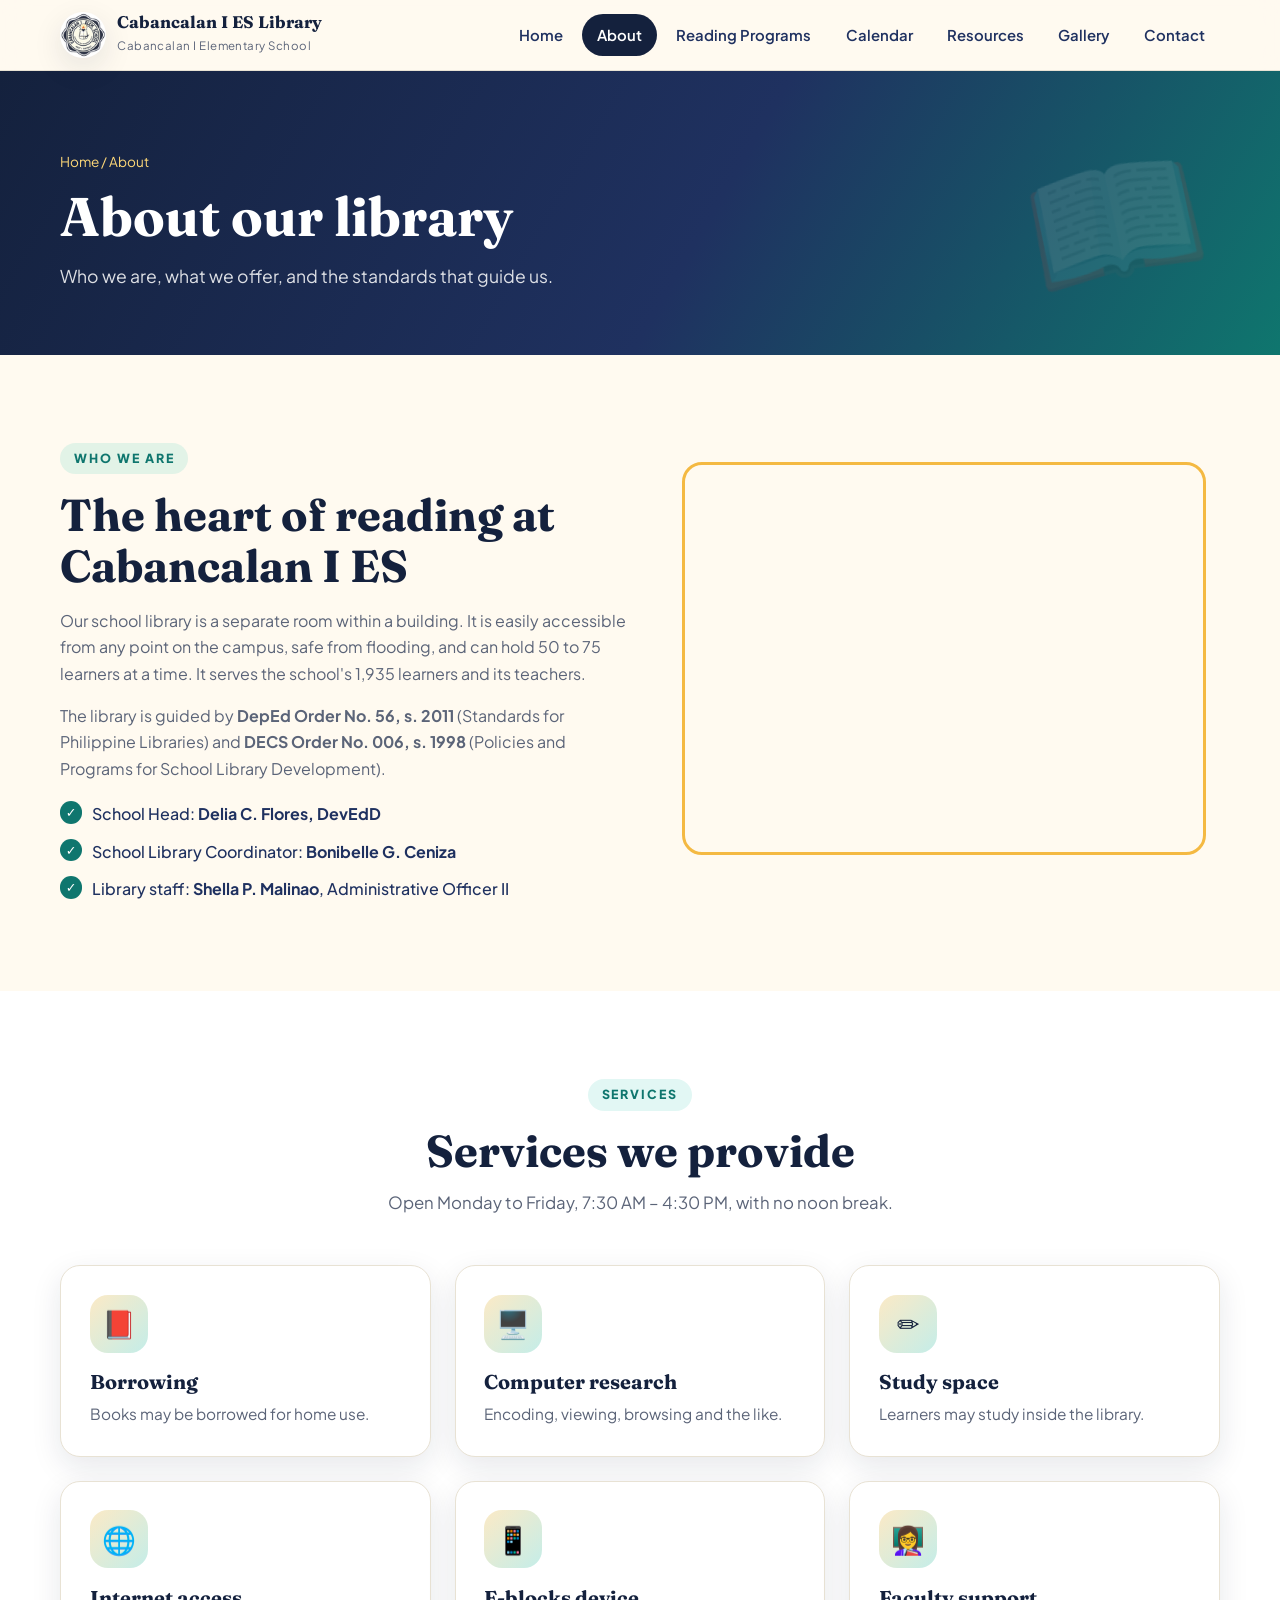
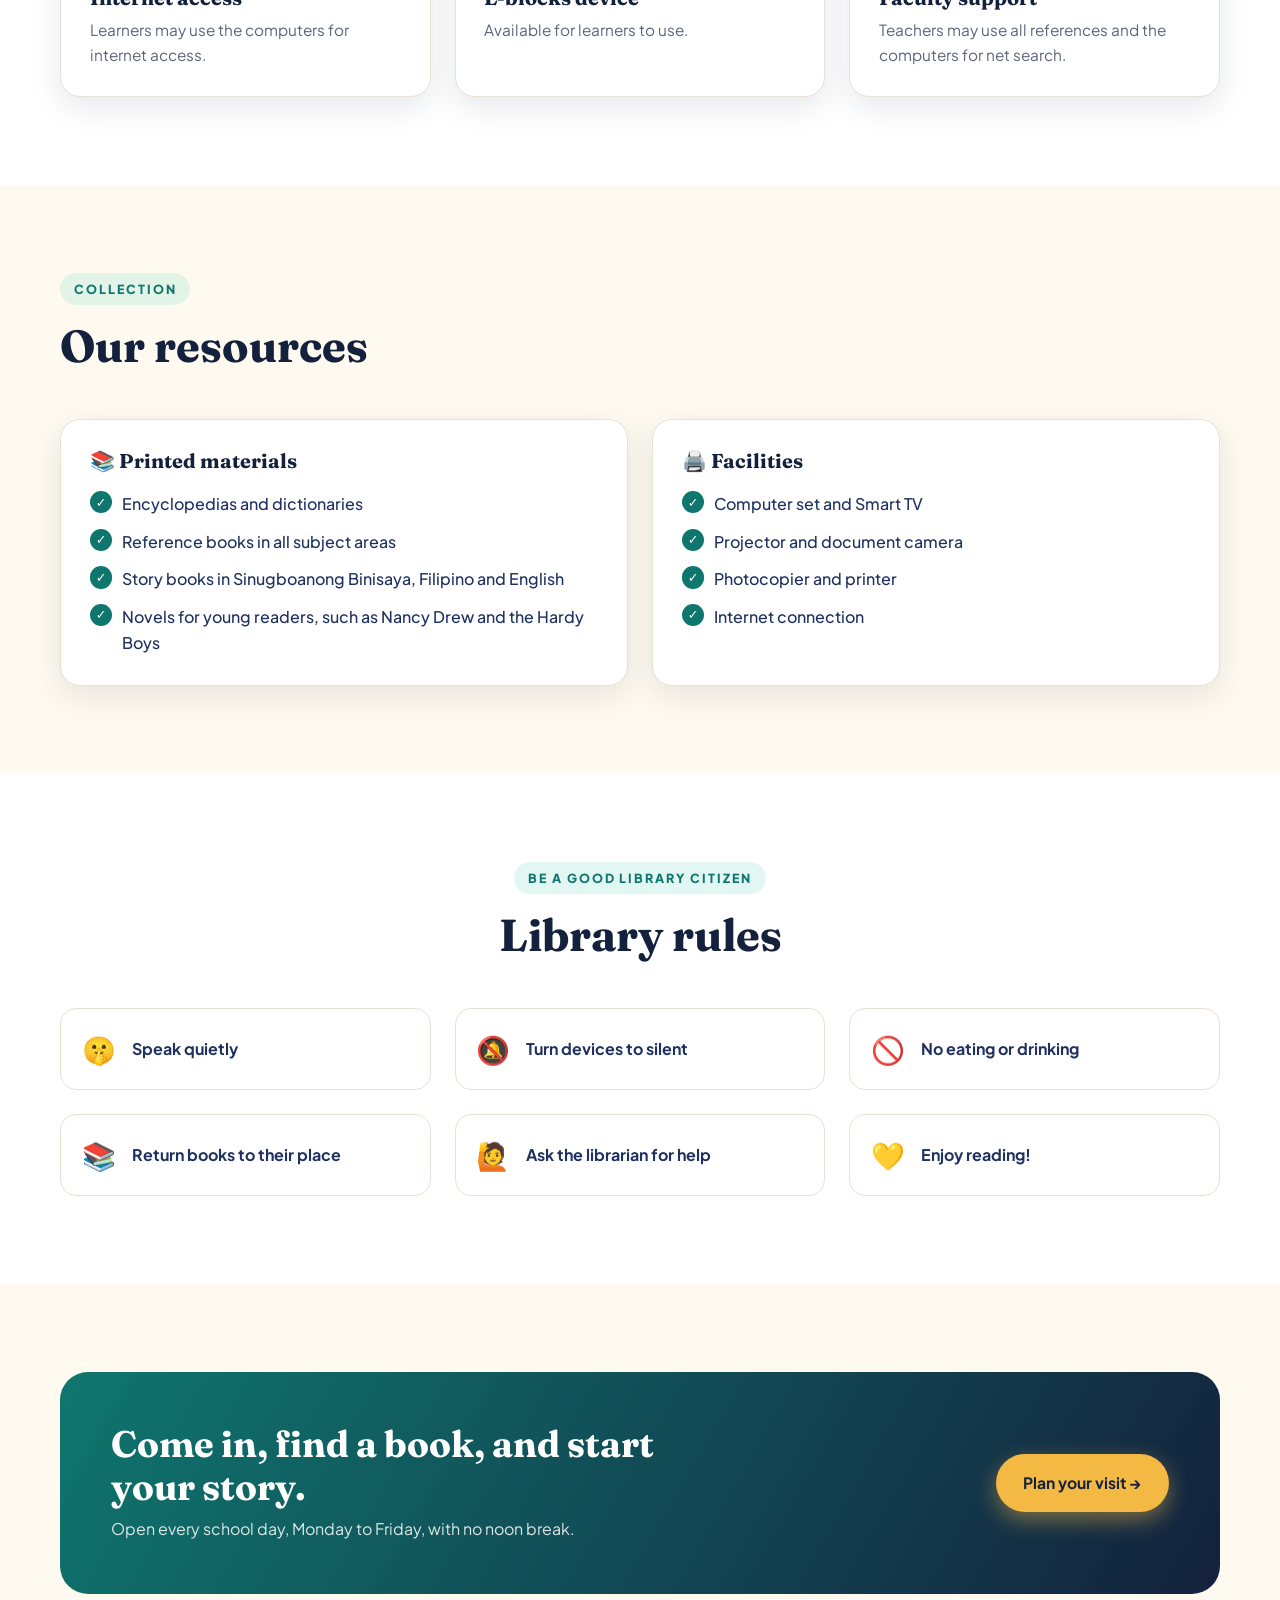
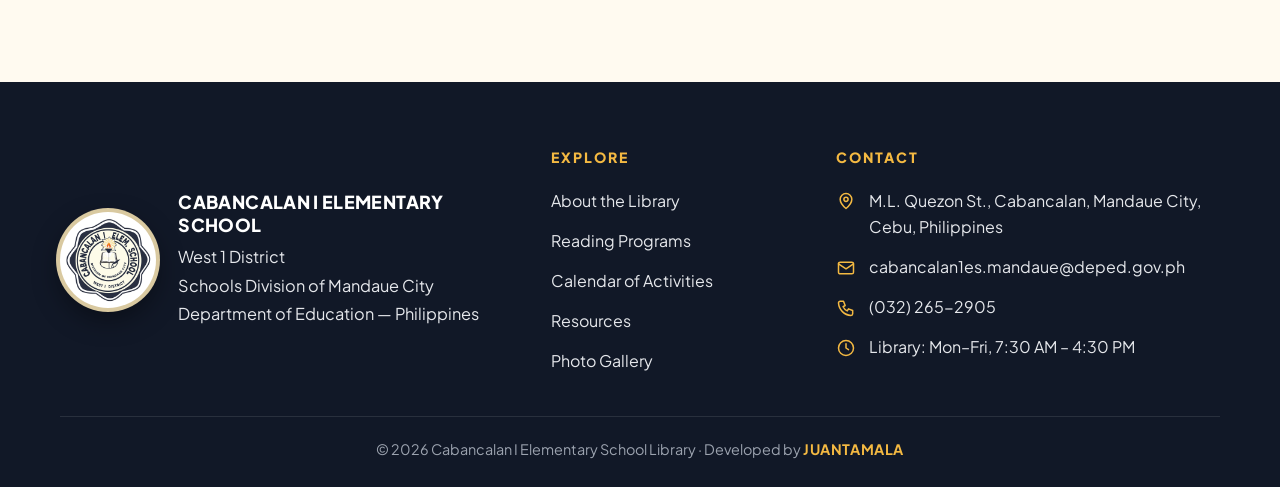
==== about.html @ df716379 "Add files via upload" ====
<!DOCTYPE html>
<html lang="en">
<head>
<meta charset="utf-8">
<meta name="viewport" content="width=device-width, initial-scale=1">
<title>About | Cabancalan I ES Library</title>
<meta name="description" content="About the Cabancalan I Elementary School Library: our services, resources, legal bases and library rules.">
<meta name="theme-color" content="#14213d">
<link rel="icon" type="image/png" href="images/favicon.png">
<link rel="preconnect" href="https://fonts.googleapis.com">
<link rel="preconnect" href="https://fonts.gstatic.com" crossorigin>
<link href="https://fonts.googleapis.com/css2?family=Fraunces:ital,opsz,wght@0,9..144,600;0,9..144,800;1,9..144,500&family=Plus+Jakarta+Sans:wght@400;500;600;700;800&display=swap" rel="stylesheet">
<link rel="stylesheet" href="css/style.css">
</head>
<body>
<header class="site-header">
  <div class="container nav">
    <a class="brand" href="index.html" aria-label="Cabancalan I ES Library home">
      <img class="brand-logo" src="images/favicon.png" srcset="images/logo.png 2x" alt="Cabancalan I Elementary School seal" width="46" height="46">
      <span class="brand-text"><strong>Cabancalan I ES Library</strong><span>Cabancalan I Elementary School</span></span>
    </a>
    <button class="nav-toggle" aria-label="Toggle menu" aria-expanded="false">☰</button>
    <ul class="nav-links"><li><a href="index.html">Home</a></li><li><a href="about.html" class="active">About</a></li><li><a href="programs.html">Reading Programs</a></li><li><a href="calendar.html">Calendar</a></li><li><a href="resources.html">Resources</a></li><li><a href="gallery.html">Gallery</a></li><li><a href="contact.html">Contact</a></li></ul>
  </div>
</header>
<section class="page-hero"><div class="container">
  <div class="crumbs"><a href="index.html">Home</a> / About</div>
  <h1>About our library</h1><p>Who we are, what we offer, and the standards that guide us.</p></div></section>

<section class="section">
  <div class="container split">
    <div class="reveal">
      <span class="eyebrow">Who we are</span>
      <h2>The heart of reading at Cabancalan I ES</h2>
      <p style="margin-top:1rem">Our school library is a separate room within a building. It is easily accessible from any point on the campus, safe from flooding, and can hold 50 to 75 learners at a time. It serves the school's 1,935 learners and its teachers.</p>
      <p style="margin-top:1rem">The library is guided by <b>DepEd Order No. 56, s. 2011</b> (Standards for Philippine Libraries) and <b>DECS Order No. 006, s. 1998</b> (Policies and Programs for School Library Development).</p>
      <ul class="check-list">
        <li>School Head: <b>Delia C. Flores, DevEdD</b></li>
        <li>School Library Coordinator: <b>Bonibelle G. Ceniza</b></li>
        <li>Library staff: <b>Shella P. Malinao</b>, Administrative Officer II</li>
      </ul>
    </div>
    <div class="split-img reveal d1"><img data-img="166q12aVnlEf9nmhSbrLcUtYzraygzcm6" alt="Library display wall" onerror="this.style.opacity=0"></div>
  </div>
</section>

<section class="section alt">
  <div class="container">
    <div class="section-head center reveal"><span class="eyebrow">Services</span><h2>Services we provide</h2>
      <p>Open Monday to Friday, 7:30 AM – 4:30 PM, with no noon break.</p></div>
    <div class="grid grid-3">
      <div class="card reveal"><div class="icon-bubble">📕</div><h3>Borrowing</h3><p>Books may be borrowed for home use.</p></div>
      <div class="card reveal d1"><div class="icon-bubble">🖥️</div><h3>Computer research</h3><p>Encoding, viewing, browsing and the like.</p></div>
      <div class="card reveal d2"><div class="icon-bubble">✏️</div><h3>Study space</h3><p>Learners may study inside the library.</p></div>
      <div class="card reveal"><div class="icon-bubble">🌐</div><h3>Internet access</h3><p>Learners may use the computers for internet access.</p></div>
      <div class="card reveal d1"><div class="icon-bubble">📱</div><h3>E-blocks device</h3><p>Available for learners to use.</p></div>
      <div class="card reveal d2"><div class="icon-bubble">👩‍🏫</div><h3>Faculty support</h3><p>Teachers may use all references and the computers for net search.</p></div>
    </div>
  </div>
</section>

<section class="section">
  <div class="container">
    <div class="section-head reveal"><span class="eyebrow">Collection</span><h2>Our resources</h2></div>
    <div class="grid grid-2">
      <div class="card reveal"><h3>📚 Printed materials</h3>
        <ul class="check-list"><li>Encyclopedias and dictionaries</li><li>Reference books in all subject areas</li><li>Story books in Sinugboanong Binisaya, Filipino and English</li><li>Novels for young readers, such as Nancy Drew and the Hardy Boys</li></ul></div>
      <div class="card reveal d1"><h3>🖨️ Facilities</h3>
        <ul class="check-list"><li>Computer set and Smart TV</li><li>Projector and document camera</li><li>Photocopier and printer</li><li>Internet connection</li></ul></div>
    </div>
  </div>
</section>

<section class="section alt">
  <div class="container">
    <div class="section-head center reveal"><span class="eyebrow">Be a good library citizen</span><h2>Library rules</h2></div>
    <div class="grid grid-3">
      <div class="rule reveal"><span class="ico">🤫</span><div><b>Speak quietly</b></div></div>
      <div class="rule reveal d1"><span class="ico">🔕</span><div><b>Turn devices to silent</b></div></div>
      <div class="rule reveal d2"><span class="ico">🚫</span><div><b>No eating or drinking</b></div></div>
      <div class="rule reveal"><span class="ico">📚</span><div><b>Return books to their place</b></div></div>
      <div class="rule reveal d1"><span class="ico">🙋</span><div><b>Ask the librarian for help</b></div></div>
      <div class="rule reveal d2"><span class="ico">💛</span><div><b>Enjoy reading!</b></div></div>
    </div>
  </div>
</section>
<section class="section"><div class="container">
  <div class="cta-band reveal">
    <div><h2>Come in, find a book, and start your story.</h2><p>Open every school day, Monday to Friday, with no noon break.</p></div>
    <a class="btn btn-gold" href="contact.html">Plan your visit →</a>
  </div></div></section>

<footer class="site-footer">
  <div class="container">
    <div class="foot-grid">
      <div class="foot-school">
        <img class="foot-logo" src="images/logo.png" alt="Cabancalan I Elementary School seal" width="96" height="96" loading="lazy">
        <div>
          <h4>CABANCALAN I ELEMENTARY SCHOOL</h4>
          <p>West 1 District</p>
          <p>Schools Division of Mandaue City</p>
          <p>Department of Education — Philippines</p>
        </div>
      </div>
      <div>
        <h5>Explore</h5>
        <ul class="foot-links">
          <li><a href="about.html">About the Library</a></li>
          <li><a href="programs.html">Reading Programs</a></li>
          <li><a href="calendar.html">Calendar of Activities</a></li>
          <li><a href="resources.html">Resources</a></li>
          <li><a href="gallery.html">Photo Gallery</a></li>
        </ul>
      </div>
      <div>
        <h5>Contact</h5>
        <ul class="foot-contact">
          <li><svg viewBox="0 0 24 24" width="20" height="20" fill="none" stroke="currentColor" stroke-width="1.8" stroke-linecap="round" stroke-linejoin="round" aria-hidden="true"><path d="M12 21s7-5.6 7-11a7 7 0 1 0-14 0c0 5.4 7 11 7 11z"/><circle cx="12" cy="10" r="2.5"/></svg><span>M.L. Quezon St., Cabancalan, Mandaue City, Cebu, Philippines</span></li>
          <li><svg viewBox="0 0 24 24" width="20" height="20" fill="none" stroke="currentColor" stroke-width="1.8" stroke-linecap="round" stroke-linejoin="round" aria-hidden="true"><rect x="3" y="5" width="18" height="14" rx="2"/><path d="m3 7 9 6 9-6"/></svg><a href="mailto:cabancalan1es.mandaue@deped.gov.ph">cabancalan1es.mandaue@deped.gov.ph</a></li>
          <li><svg viewBox="0 0 24 24" width="20" height="20" fill="none" stroke="currentColor" stroke-width="1.8" stroke-linecap="round" stroke-linejoin="round" aria-hidden="true"><path d="M5 4h4l2 5-2.5 1.5a11 11 0 0 0 5 5L15 13l5 2v4a2 2 0 0 1-2 2A16 16 0 0 1 3 6a2 2 0 0 1 2-2z"/></svg><span>(032) 265-2905</span></li>
          <li><svg viewBox="0 0 24 24" width="20" height="20" fill="none" stroke="currentColor" stroke-width="1.8" stroke-linecap="round" stroke-linejoin="round" aria-hidden="true"><circle cx="12" cy="12" r="9"/><path d="M12 7v5l3 2"/></svg><span>Library: Mon–Fri, 7:30 AM – 4:30 PM</span></li>
        </ul>
      </div>
    </div>
    <div class="foot-bottom">© <span class="year">2026</span> Cabancalan I Elementary School Library · Developed by <b>JUANTAMALA</b></div>
  </div>
</footer>
<button class="to-top" aria-label="Back to top">↑</button>
<script src="js/data.js"></script>
<script src="js/main.js"></script>
</body>
</html>
---- css/style.css ----
/* Cabancalan 1 ES Library — styles */
:root{
  --ink:#14213d;
  --ink-2:#1f3160;
  --teal:#0f766e;
  --teal-2:#14b8a6;
  --gold:#f4b942;
  --gold-2:#ffd978;
  --coral:#e76f51;
  --cream:#fffaf0;
  --paper:#ffffff;
  --muted:#5b6478;
  --line:#e8e2d4;
  --radius:20px;
  --shadow:0 10px 30px rgba(20,33,61,.10);
  --shadow-lg:0 20px 50px rgba(20,33,61,.18);
  --font-head:"Fraunces",Georgia,serif;
  --font-body:"Plus Jakarta Sans",system-ui,-apple-system,"Segoe UI",sans-serif;
}
*{box-sizing:border-box;margin:0;padding:0}
html{scroll-behavior:smooth}
body{font-family:var(--font-body);color:var(--ink);background:var(--cream);line-height:1.65;overflow-x:hidden}
img{max-width:100%;display:block}
a{color:inherit;text-decoration:none}
.container{width:min(1160px,92%);margin-inline:auto}
h1,h2,h3,h4{font-family:var(--font-head);line-height:1.15;color:var(--ink)}
h2{font-size:clamp(1.9rem,4vw,2.8rem)}
h3{font-size:1.25rem}
p{color:var(--muted)}
.eyebrow{display:inline-block;font-size:.78rem;font-weight:800;letter-spacing:.16em;text-transform:uppercase;color:var(--teal);background:rgba(20,184,166,.12);padding:.35rem .85rem;border-radius:999px;margin-bottom:.9rem}
.section{padding:5.5rem 0}
.section.alt{background:var(--paper)}
.section-head{max-width:680px;margin-bottom:3rem}
.section-head.center{text-align:center;margin-inline:auto}
.section-head p{margin-top:.8rem;font-size:1.05rem}

/* Header */
.site-header{position:sticky;top:0;z-index:50;background:rgba(255,250,240,.86);backdrop-filter:blur(14px);border-bottom:1px solid var(--line);transition:box-shadow .3s}
.site-header.scrolled{box-shadow:0 6px 24px rgba(20,33,61,.10)}
.nav{display:flex;align-items:center;justify-content:space-between;padding:.75rem 0}
.brand{display:flex;align-items:center;gap:.7rem}
.brand-mark{width:44px;height:44px;border-radius:14px;background:linear-gradient(135deg,var(--teal),var(--ink));display:grid;place-items:center;font-size:1.4rem;box-shadow:var(--shadow)}
.brand-text strong{display:block;font-family:var(--font-head);font-size:1.05rem;line-height:1.1}
.brand-text span{font-size:.72rem;color:var(--muted);letter-spacing:.04em}
.nav-links{display:flex;gap:.25rem;list-style:none;align-items:center}
.nav-links a{display:block;padding:.55rem .95rem;border-radius:999px;font-weight:600;font-size:.93rem;color:var(--ink-2);transition:background .2s,color .2s}
.nav-links a:hover{background:rgba(15,118,110,.1);color:var(--teal)}
.nav-links a.active{background:var(--ink);color:#fff}
.nav-toggle{display:none;background:none;border:0;font-size:1.7rem;cursor:pointer;color:var(--ink)}

/* Buttons */
.btn{display:inline-flex;align-items:center;gap:.5rem;padding:.9rem 1.6rem;border-radius:999px;font-weight:700;font-size:.98rem;border:2px solid transparent;cursor:pointer;transition:transform .25s,box-shadow .25s,background .25s,color .25s;font-family:inherit}
.btn:hover{transform:translateY(-3px)}
.btn-gold{background:var(--gold);color:var(--ink);box-shadow:0 8px 22px rgba(244,185,66,.45)}
.btn-gold:hover{box-shadow:0 14px 30px rgba(244,185,66,.6)}
.btn-ghost{border-color:rgba(255,255,255,.55);color:#fff}
.btn-ghost:hover{background:rgba(255,255,255,.15)}
.btn-dark{background:var(--ink);color:#fff}
.btn-outline{border-color:var(--ink);color:var(--ink)}
.btn-outline:hover{background:var(--ink);color:#fff}

/* Hero */
.hero{position:relative;min-height:92vh;display:grid;align-items:center;color:#fff;overflow:hidden;isolation:isolate;background:var(--ink)}
.hero-slides{position:absolute;inset:0;z-index:-3}
.hero-slide{position:absolute;inset:0;background-size:cover;background-position:center;opacity:0;transform:scale(1.05);transition:opacity 1.6s ease}
.hero-slide.active{opacity:1;animation:kenburns 14s ease-out forwards}
@keyframes kenburns{from{transform:scale(1.05) translate(0,0)}to{transform:scale(1.18) translate(-1.5%,-1%)}}
.hero::before{content:"";position:absolute;inset:0;z-index:-2;background:linear-gradient(105deg,rgba(14,26,52,.93) 0%,rgba(14,26,52,.78) 45%,rgba(15,118,110,.45) 100%)}
.orb{position:absolute;border-radius:50%;filter:blur(60px);opacity:.55;z-index:-1;animation:drift 12s ease-in-out infinite alternate}
.orb.o1{width:340px;height:340px;background:var(--gold);top:-90px;right:8%}
.orb.o2{width:300px;height:300px;background:var(--teal-2);bottom:-100px;left:-60px;animation-delay:-4s}
.orb.o3{width:200px;height:200px;background:var(--coral);top:40%;right:-60px;animation-delay:-7s}
@keyframes drift{from{transform:translate(0,0) scale(1)}to{transform:translate(40px,-30px) scale(1.15)}}
.floaters{position:absolute;inset:0;z-index:-1;pointer-events:none;overflow:hidden}
.floaters span{position:absolute;bottom:-60px;font-size:2rem;opacity:0;animation:floatUp linear infinite}
@keyframes floatUp{0%{transform:translateY(0) rotate(0);opacity:0}10%{opacity:.8}90%{opacity:.6}100%{transform:translateY(-110vh) rotate(360deg);opacity:0}}
.hero-inner{padding:5rem 0 6rem;max-width:760px}
.hero .eyebrow{background:rgba(255,217,120,.18);color:var(--gold-2)}
.hero h1{color:#fff;font-size:clamp(2.5rem,7vw,4.6rem);letter-spacing:-.01em}
.hero h1 .typed{color:var(--gold);border-right:3px solid var(--gold);padding-right:.1em;animation:blink .8s steps(1) infinite}
@keyframes blink{50%{border-color:transparent}}
.hero p{color:rgba(255,255,255,.88);font-size:clamp(1.02rem,2vw,1.2rem);margin:1.4rem 0 2.2rem;max-width:600px}
.hero-cta{display:flex;flex-wrap:wrap;gap:.9rem}
.hero-dots{position:absolute;bottom:1.6rem;left:50%;transform:translateX(-50%);display:flex;gap:.5rem}
.hero-dots button{width:10px;height:10px;border-radius:99px;border:0;background:rgba(255,255,255,.4);cursor:pointer;transition:width .3s,background .3s}
.hero-dots button.active{width:32px;background:var(--gold)}
.scroll-cue{position:absolute;bottom:1.4rem;right:4%;font-size:.75rem;letter-spacing:.18em;text-transform:uppercase;color:rgba(255,255,255,.7);writing-mode:vertical-rl;display:flex;align-items:center;gap:.6rem}
.scroll-cue::after{content:"";width:2px;height:44px;background:linear-gradient(var(--gold),transparent);animation:cue 1.8s ease-in-out infinite}
@keyframes cue{0%{transform:scaleY(0);transform-origin:top}50%{transform:scaleY(1);transform-origin:top}51%{transform-origin:bottom}100%{transform:scaleY(0);transform-origin:bottom}}

/* Page hero (inner pages) */
.page-hero{position:relative;padding:5rem 0 4rem;background:linear-gradient(120deg,var(--ink),var(--ink-2) 55%,var(--teal));color:#fff;overflow:hidden}
.page-hero::after{content:"📖";position:absolute;right:6%;top:50%;transform:translateY(-50%) rotate(-12deg);font-size:9rem;opacity:.12}
.page-hero h1{color:#fff;font-size:clamp(2.1rem,5vw,3.4rem)}
.page-hero p{color:rgba(255,255,255,.85);max-width:600px;margin-top:.8rem;font-size:1.1rem}
.crumbs{font-size:.85rem;color:var(--gold-2);margin-bottom:.8rem}

/* Stats */
.stats{position:relative;margin-top:-3.2rem;z-index:5}
.stats-grid{display:grid;grid-template-columns:repeat(4,1fr);gap:1rem;background:var(--paper);border-radius:var(--radius);box-shadow:var(--shadow-lg);padding:1.8rem 1rem}
.stat{text-align:center;padding:.4rem 1rem;border-right:1px solid var(--line)}
.stat:last-child{border:0}
.stat b{display:block;font-family:var(--font-head);font-size:2.6rem;color:var(--teal);line-height:1.1}
.stat span{font-size:.88rem;color:var(--muted);font-weight:600}

/* Marquee */
.marquee{background:var(--ink);color:var(--gold-2);overflow:hidden;padding:1rem 0;margin-top:5rem}
.marquee-track{display:flex;gap:3rem;white-space:nowrap;width:max-content;animation:scroll 38s linear infinite;font-family:var(--font-head);font-style:italic;font-size:1.2rem}
.marquee:hover .marquee-track{animation-play-state:paused}
@keyframes scroll{to{transform:translateX(-50%)}}

/* Cards */
.grid{display:grid;gap:1.5rem}
.grid-3{grid-template-columns:repeat(3,1fr)}
.grid-2{grid-template-columns:repeat(2,1fr)}
.card{background:var(--paper);border:1px solid var(--line);border-radius:var(--radius);padding:1.8rem;box-shadow:var(--shadow);transition:transform .35s,box-shadow .35s}
.card:hover{transform:translateY(-8px);box-shadow:var(--shadow-lg)}
.icon-bubble{width:58px;height:58px;border-radius:18px;display:grid;place-items:center;font-size:1.7rem;margin-bottom:1.1rem;background:linear-gradient(135deg,rgba(244,185,66,.3),rgba(20,184,166,.25))}
.card h3{margin-bottom:.5rem}
.card p{font-size:.96rem}

/* Split */
.split{display:grid;grid-template-columns:1.05fr .95fr;gap:3.5rem;align-items:center}
.split-img{position:relative}
.split-img img{border-radius:var(--radius);box-shadow:var(--shadow-lg);aspect-ratio:4/3;object-fit:cover;width:100%;background:linear-gradient(135deg,var(--teal),var(--ink))}
.split-img::before{content:"";position:absolute;inset:-14px 14px 14px -14px;border:3px solid var(--gold);border-radius:var(--radius);z-index:-1}
.check-list{list-style:none;margin-top:1.2rem;display:grid;gap:.7rem}
.check-list li{padding-left:2rem;position:relative;color:var(--ink-2);font-weight:500}
.check-list li::before{content:"✓";position:absolute;left:0;top:0;width:1.4rem;height:1.4rem;border-radius:50%;background:var(--teal);color:#fff;font-size:.8rem;display:grid;place-items:center}

/* Programs */
.filters{display:flex;flex-wrap:wrap;gap:.6rem;margin-bottom:2rem}
.chip{padding:.5rem 1.1rem;border-radius:999px;border:1.5px solid var(--line);background:var(--paper);font-weight:700;font-size:.88rem;cursor:pointer;font-family:inherit;color:var(--ink-2);transition:all .2s}
.chip:hover{border-color:var(--teal);color:var(--teal)}
.chip.active{background:var(--ink);border-color:var(--ink);color:#fff}
.program{display:flex;flex-direction:column;gap:.6rem;position:relative;overflow:hidden}
.program .num{position:absolute;right:1rem;top:-.6rem;font-family:var(--font-head);font-size:5rem;font-weight:800;color:rgba(20,33,61,.06)}
.tags{display:flex;flex-wrap:wrap;gap:.4rem;margin-top:.4rem}
.tag{font-size:.74rem;font-weight:700;padding:.25rem .7rem;border-radius:999px;background:rgba(15,118,110,.12);color:var(--teal)}
.tag.gold{background:rgba(244,185,66,.25);color:#8a5a00}
.program.hide{display:none}

/* Timeline / calendar */
.timeline{position:relative;max-width:860px;margin-inline:auto}
.timeline::before{content:"";position:absolute;left:22px;top:0;bottom:0;width:3px;background:linear-gradient(var(--gold),var(--teal))}
.t-item{position:relative;padding-left:4.2rem;margin-bottom:1.6rem}
.t-dot{position:absolute;left:0;top:0;width:46px;height:46px;border-radius:50%;background:var(--ink);color:var(--gold);display:grid;place-items:center;font-size:.72rem;font-weight:800;letter-spacing:.05em;box-shadow:0 0 0 6px var(--cream)}
.t-card{background:var(--paper);border:1px solid var(--line);border-radius:16px;padding:1.2rem 1.4rem;box-shadow:var(--shadow)}
.t-card h3{margin-bottom:.5rem}
.t-card ul{list-style:none;display:grid;gap:.35rem}
.t-card li{font-size:.95rem;color:var(--muted);padding-left:1.1rem;position:relative}
.t-card li::before{content:"•";position:absolute;left:0;color:var(--teal);font-weight:900}
.t-card li b{color:var(--ink-2)}

/* Resources */
.res-card{display:flex;gap:1.2rem;align-items:flex-start}
.res-icon{flex:none;width:56px;height:68px;border-radius:12px;display:grid;place-items:center;font-size:.8rem;font-weight:800;color:#fff;letter-spacing:.05em}
.res-icon.pdf{background:linear-gradient(135deg,#ef4444,#b91c1c)}
.res-icon.doc{background:linear-gradient(135deg,#3b82f6,#1d4ed8)}
.res-card .btn{margin-top:.9rem;padding:.55rem 1.2rem;font-size:.88rem}

/* Gallery */
.gallery{columns:3 280px;column-gap:1rem}
.g-item{break-inside:avoid;margin-bottom:1rem;border-radius:16px;overflow:hidden;cursor:zoom-in;position:relative;background:linear-gradient(135deg,var(--teal),var(--ink));min-height:140px;box-shadow:var(--shadow)}
.g-item img{width:100%;transition:transform .6s}
.g-item:hover img{transform:scale(1.08)}
.g-item::after{content:"🔍";position:absolute;inset:auto 12px 12px auto;width:38px;height:38px;border-radius:50%;background:rgba(255,255,255,.9);display:grid;place-items:center;opacity:0;transform:translateY(8px);transition:all .3s}
.g-item:hover::after{opacity:1;transform:none}
.lightbox{position:fixed;inset:0;z-index:100;background:rgba(10,16,32,.94);display:none;align-items:center;justify-content:center;padding:2rem}
.lightbox.open{display:flex;animation:fade .25s}
.lightbox img{max-height:88vh;max-width:92vw;border-radius:12px;box-shadow:0 20px 60px rgba(0,0,0,.6)}
.lb-btn{position:absolute;background:rgba(255,255,255,.14);color:#fff;border:0;width:48px;height:48px;border-radius:50%;font-size:1.4rem;cursor:pointer;transition:background .2s}
.lb-btn:hover{background:rgba(255,255,255,.3)}
.lb-close{top:1.2rem;right:1.2rem}.lb-prev{left:1.2rem}.lb-next{right:1.2rem}
@keyframes fade{from{opacity:0}to{opacity:1}}

/* Preview strip on home */
.strip{display:grid;grid-template-columns:repeat(6,1fr);gap:.8rem}
.strip .g-item{margin:0;aspect-ratio:1;min-height:0}
.strip .g-item img{height:100%;object-fit:cover}

/* Rules */
.rule{display:flex;gap:1rem;align-items:center;padding:1.1rem 1.3rem;background:var(--paper);border:1px solid var(--line);border-radius:16px}
.rule .ico{font-size:1.7rem}
.rule b{color:var(--ink-2)}

/* Contact */
.contact-grid{display:grid;grid-template-columns:1fr 1fr;gap:2rem}
.contact-line{display:flex;gap:1rem;align-items:flex-start;padding:1rem 0;border-bottom:1px dashed var(--line)}
.contact-line:last-child{border:0}
.contact-line .ico{font-size:1.5rem;width:46px;height:46px;flex:none;border-radius:14px;background:rgba(244,185,66,.25);display:grid;place-items:center}
.contact-line b{display:block;color:var(--ink)}
.hours{width:100%;border-collapse:collapse}
.hours td{padding:.7rem .4rem;border-bottom:1px solid var(--line);font-size:.96rem}
.hours td:last-child{text-align:right;font-weight:700;color:var(--teal)}
.quote-box{background:linear-gradient(135deg,var(--ink),var(--teal));color:#fff;border-radius:var(--radius);padding:2.4rem;position:relative;overflow:hidden}
.quote-box p{color:#fff;font-family:var(--font-head);font-style:italic;font-size:1.35rem;line-height:1.5;position:relative}
.quote-box::before{content:"“";position:absolute;top:-30px;left:14px;font-size:9rem;font-family:var(--font-head);color:rgba(255,217,120,.25)}

/* CTA band */
.cta-band{background:linear-gradient(120deg,var(--teal),var(--ink));color:#fff;border-radius:28px;padding:3.2rem;display:flex;gap:2rem;align-items:center;justify-content:space-between;flex-wrap:wrap;position:relative;overflow:hidden}
.cta-band h2{color:#fff;font-size:clamp(1.6rem,3.2vw,2.3rem);max-width:560px}
.cta-band p{color:rgba(255,255,255,.85);margin-top:.5rem}

/* Footer (see bottom) */
.to-top{position:fixed;right:1.2rem;bottom:1.2rem;width:48px;height:48px;border-radius:50%;border:0;background:var(--gold);color:var(--ink);font-size:1.3rem;font-weight:800;cursor:pointer;box-shadow:var(--shadow-lg);opacity:0;pointer-events:none;transform:translateY(12px);transition:all .3s;z-index:40}
.to-top.show{opacity:1;pointer-events:auto;transform:none}

/* Reveal on scroll */
.reveal{opacity:0;transform:translateY(34px);transition:opacity .8s ease,transform .8s ease}
.reveal.in{opacity:1;transform:none}
.reveal.d1{transition-delay:.1s}.reveal.d2{transition-delay:.2s}.reveal.d3{transition-delay:.3s}

/* Responsive */
@media (max-width:900px){
  .nav-toggle{display:block}
  .nav-links{position:absolute;top:100%;left:0;right:0;flex-direction:column;align-items:stretch;background:var(--cream);padding:.8rem 4%;border-bottom:1px solid var(--line);display:none;box-shadow:0 14px 24px rgba(20,33,61,.1)}
  .nav-links.open{display:flex}
  .grid-3{grid-template-columns:repeat(2,1fr)}
  .split,.contact-grid,.foot-grid{grid-template-columns:1fr}
  .stats-grid{grid-template-columns:repeat(2,1fr)}
  .stat{border-right:0}
  .strip{grid-template-columns:repeat(3,1fr)}
  .scroll-cue{display:none}
}
@media (max-width:600px){
  .grid-3,.grid-2{grid-template-columns:1fr}
  .section{padding:4rem 0}
  .hero-inner{padding:3.5rem 0 5.5rem}
  .cta-band{padding:2rem}
}
@media (prefers-reduced-motion:reduce){
  *,*::before,*::after{animation:none!important;transition:none!important}
  .reveal{opacity:1;transform:none}
  .hero-slide:first-child{opacity:1}
}

/* School seal */
.brand-logo{width:46px;height:46px;border-radius:50%;object-fit:contain;background:#fff;box-shadow:var(--shadow)}
.hero-seal{position:absolute;right:7%;top:50%;width:min(340px,26vw);height:auto;aspect-ratio:1;transform:translateY(-50%);filter:drop-shadow(0 20px 40px rgba(0,0,0,.5));animation:sealFloat 6s ease-in-out infinite;z-index:1}
.hero-seal::after{content:""}
@keyframes sealFloat{0%,100%{transform:translateY(-50%) rotate(-3deg)}50%{transform:translateY(calc(-50% - 16px)) rotate(3deg)}}
@media (max-width:1240px){.hero-seal{display:none}}

/* Footer — matches the L&D site */
.site-footer{background:#111827;color:#e5e7eb;padding:4rem 0 1.6rem}
.foot-grid{display:grid;grid-template-columns:1.5fr .8fr 1.3fr;gap:3rem}
.foot-school{display:flex;gap:1.4rem;align-items:center}
.foot-logo{width:96px;height:96px;flex:none;border-radius:50%;background:#fff;padding:3px;box-shadow:0 0 0 4px #d9c9a0,0 10px 28px rgba(0,0,0,.45)}
.site-footer h4{font-family:var(--font-body);font-size:1.12rem;font-weight:800;letter-spacing:.02em;color:#fff;margin-bottom:.45rem;line-height:1.25}
.site-footer h5{font-family:var(--font-body);font-size:.88rem;font-weight:800;letter-spacing:.14em;text-transform:uppercase;color:var(--gold);margin-bottom:1.2rem}
.foot-school p{color:#e5e7eb;font-size:1.02rem;line-height:1.75}
.foot-links,.foot-contact{list-style:none;display:grid;gap:.85rem;font-size:1rem}
.foot-contact li{display:flex;gap:.85rem;align-items:flex-start;color:#e5e7eb}
.foot-contact svg{flex:none;color:var(--gold);margin-top:.2rem}
.site-footer a{color:#e5e7eb;transition:color .2s}
.site-footer a:hover{color:var(--gold)}
.foot-bottom{margin-top:2.6rem;padding-top:1.3rem;border-top:1px solid rgba(255,255,255,.1);font-size:.9rem;text-align:center;color:#9ca3af}
.foot-bottom b{color:var(--gold);letter-spacing:.04em}
@media (max-width:900px){.foot-grid{grid-template-columns:1fr;gap:2rem}.foot-school{flex-direction:row}}
@media (max-width:480px){.foot-school{flex-direction:column;align-items:flex-start}}
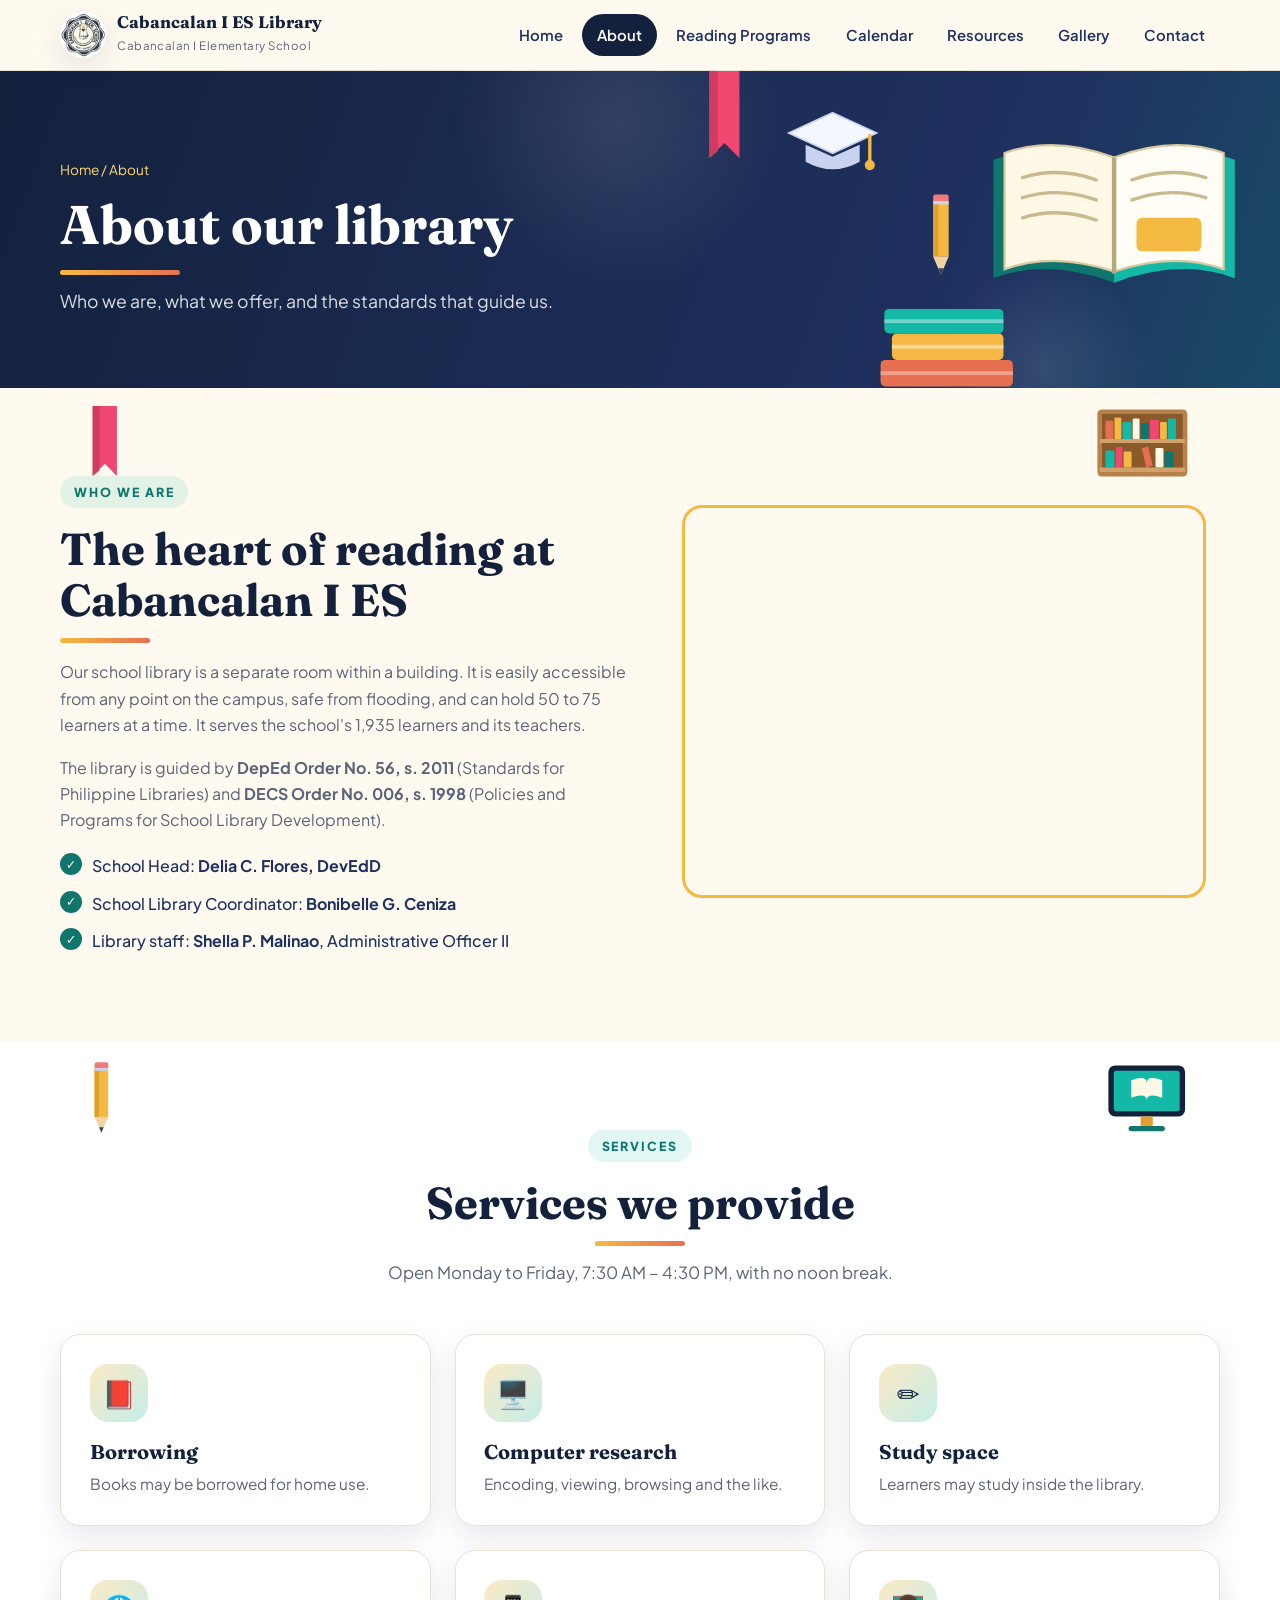
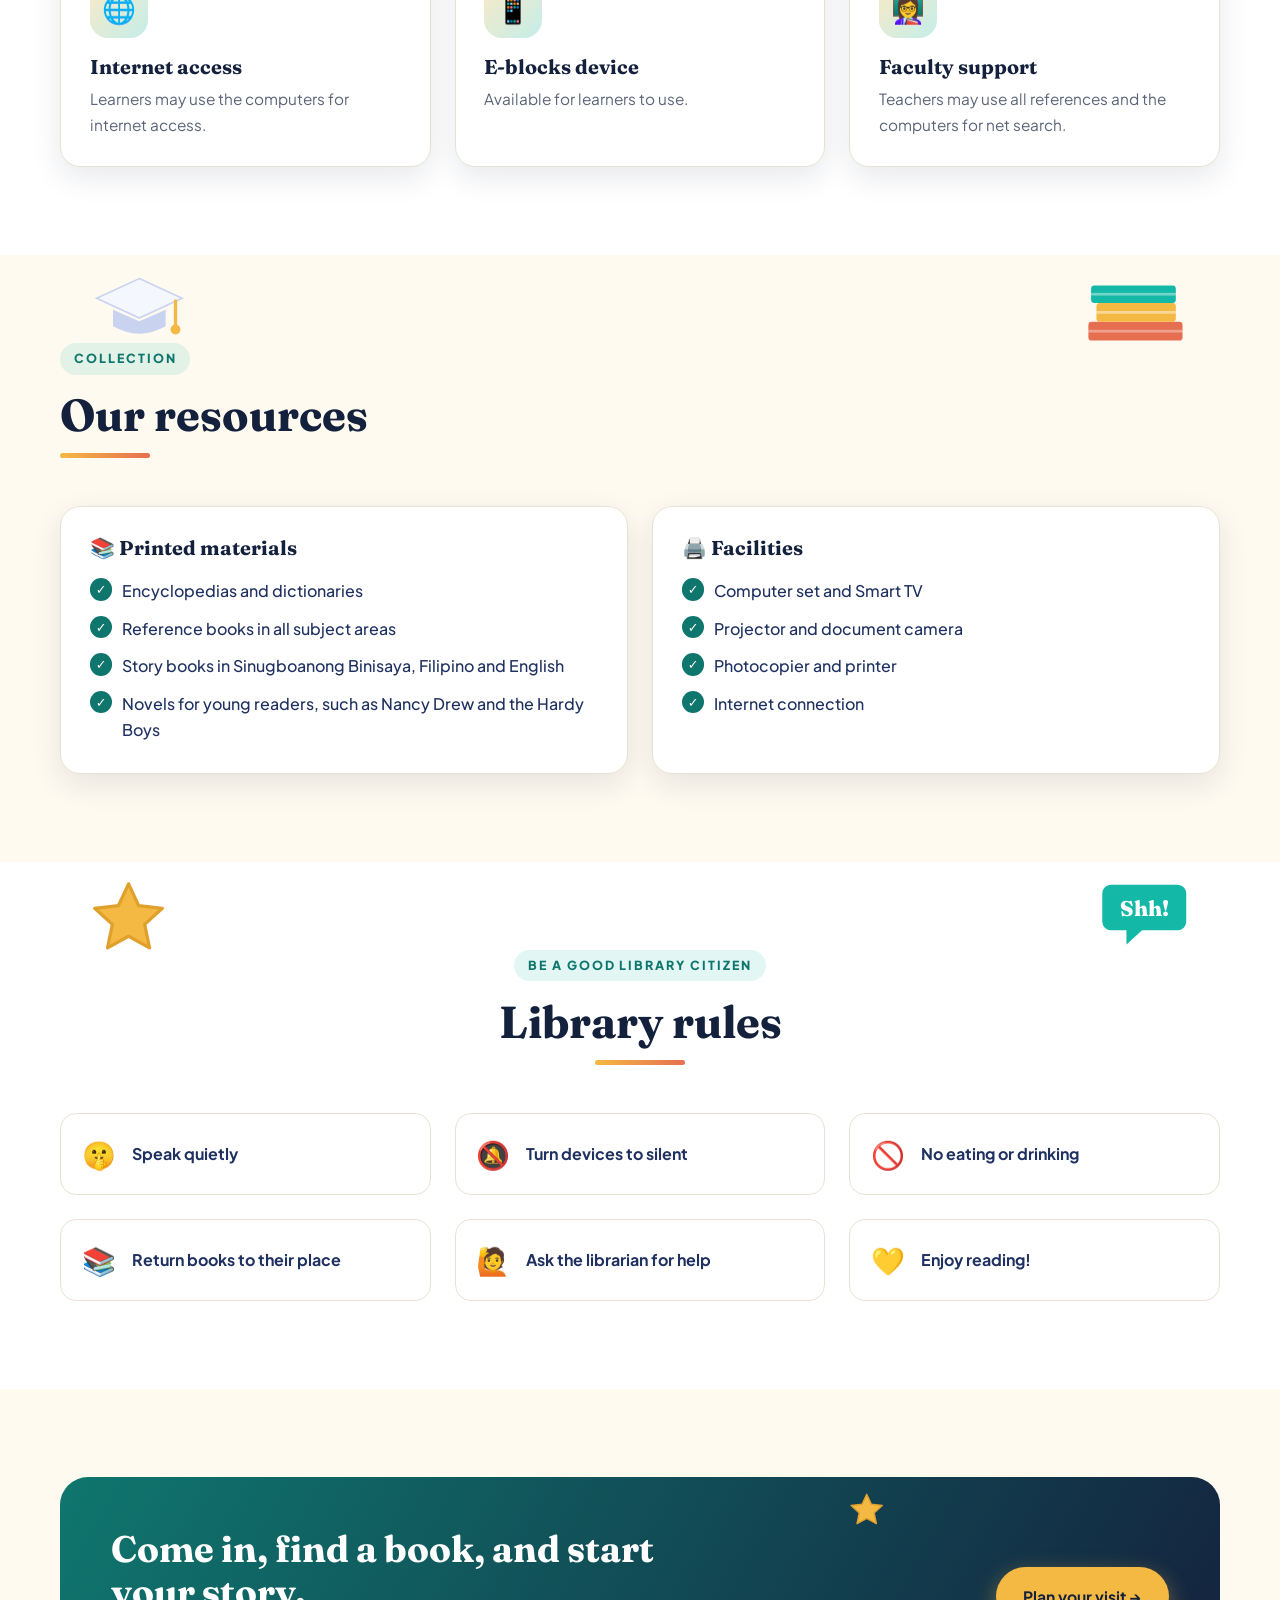
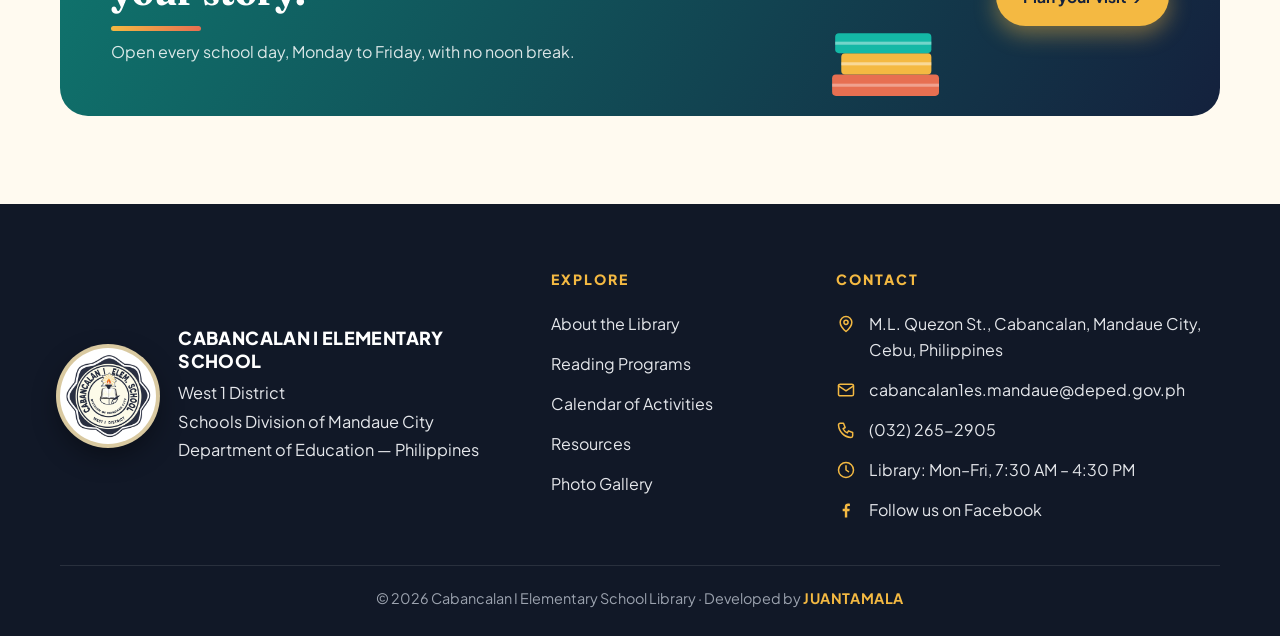
==== commit a022803e: "Animate section headings, add illustrations to all pages, add Facebook link Co-Authored-By: Claude S" ====
--- a/about.html
+++ b/about.html
@@ -12,7 +12,7 @@
 <link href="https://fonts.googleapis.com/css2?family=Fraunces:ital,opsz,wght@0,9..144,600;0,9..144,800;1,9..144,500&family=Plus+Jakarta+Sans:wght@400;500;600;700;800&display=swap" rel="stylesheet">
 <link rel="stylesheet" href="css/style.css">
 </head>
-<body>
+<body data-page="about">
 <header class="site-header">
   <div class="container nav">
     <a class="brand" href="index.html" aria-label="Cabancalan I ES Library home">
@@ -28,6 +28,8 @@
   <h1>About our library</h1><p>Who we are, what we offer, and the standards that guide us.</p></div></section>
 
 <section class="section">
+  <span class="deco tr" data-art="shelf"></span>
+  <span class="deco tl" data-art="bookmark"></span>
   <div class="container split">
     <div class="reveal">
       <span class="eyebrow">Who we are</span>
@@ -45,6 +47,8 @@
 </section>
 
 <section class="section alt">
+  <span class="deco tr" data-art="monitor"></span>
+  <span class="deco tl" data-art="pencil"></span>
   <div class="container">
     <div class="section-head center reveal"><span class="eyebrow">Services</span><h2>Services we provide</h2>
       <p>Open Monday to Friday, 7:30 AM – 4:30 PM, with no noon break.</p></div>
@@ -60,6 +64,8 @@
 </section>
 
 <section class="section">
+  <span class="deco tr" data-art="stack"></span>
+  <span class="deco tl" data-art="cap"></span>
   <div class="container">
     <div class="section-head reveal"><span class="eyebrow">Collection</span><h2>Our resources</h2></div>
     <div class="grid grid-2">
@@ -72,6 +78,8 @@
 </section>
 
 <section class="section alt">
+  <span class="deco tr" data-art="bubble"></span>
+  <span class="deco tl" data-art="star"></span>
   <div class="container">
     <div class="section-head center reveal"><span class="eyebrow">Be a good library citizen</span><h2>Library rules</h2></div>
     <div class="grid grid-3">
@@ -86,6 +94,7 @@
 </section>
 <section class="section"><div class="container">
   <div class="cta-band reveal">
+    <span class="deco ca" data-art="stack"></span><span class="deco cb" data-art="star"></span>
     <div><h2>Come in, find a book, and start your story.</h2><p>Open every school day, Monday to Friday, with no noon break.</p></div>
     <a class="btn btn-gold" href="contact.html">Plan your visit →</a>
   </div></div></section>
@@ -119,6 +128,7 @@
           <li><svg viewBox="0 0 24 24" width="20" height="20" fill="none" stroke="currentColor" stroke-width="1.8" stroke-linecap="round" stroke-linejoin="round" aria-hidden="true"><rect x="3" y="5" width="18" height="14" rx="2"/><path d="m3 7 9 6 9-6"/></svg><a href="mailto:cabancalan1es.mandaue@deped.gov.ph">cabancalan1es.mandaue@deped.gov.ph</a></li>
           <li><svg viewBox="0 0 24 24" width="20" height="20" fill="none" stroke="currentColor" stroke-width="1.8" stroke-linecap="round" stroke-linejoin="round" aria-hidden="true"><path d="M5 4h4l2 5-2.5 1.5a11 11 0 0 0 5 5L15 13l5 2v4a2 2 0 0 1-2 2A16 16 0 0 1 3 6a2 2 0 0 1 2-2z"/></svg><span>(032) 265-2905</span></li>
           <li><svg viewBox="0 0 24 24" width="20" height="20" fill="none" stroke="currentColor" stroke-width="1.8" stroke-linecap="round" stroke-linejoin="round" aria-hidden="true"><circle cx="12" cy="12" r="9"/><path d="M12 7v5l3 2"/></svg><span>Library: Mon–Fri, 7:30 AM – 4:30 PM</span></li>
+          <li><svg viewBox="0 0 24 24" width="20" height="20" fill="currentColor" aria-hidden="true"><path d="M13.5 21v-7.5h2.6l.4-3h-3V8.6c0-.9.3-1.5 1.6-1.5h1.6V4.4c-.3 0-1.2-.1-2.3-.1-2.3 0-3.9 1.4-3.9 4v2.2H8v3h2.6V21h2.9z"/></svg><a href="https://www.facebook.com/profile.php?id=100054424680309" target="_blank" rel="noopener">Follow us on Facebook</a></li>
         </ul>
       </div>
     </div>
@@ -127,6 +137,7 @@
 </footer>
 <button class="to-top" aria-label="Back to top">↑</button>
 <script src="js/data.js"></script>
+<script src="js/art.js"></script>
 <script src="js/main.js"></script>
 </body>
 </html>
--- a/css/style.css
+++ b/css/style.css
@@ -28,7 +28,8 @@
 h3{font-size:1.25rem}
 p{color:var(--muted)}
 .eyebrow{display:inline-block;font-size:.78rem;font-weight:800;letter-spacing:.16em;text-transform:uppercase;color:var(--teal);background:rgba(20,184,166,.12);padding:.35rem .85rem;border-radius:999px;margin-bottom:.9rem}
-.section{padding:5.5rem 0}
+.section{padding:5.5rem 0;position:relative;overflow-x:clip}
+.section>.container{position:relative;z-index:1}
 .section.alt{background:var(--paper)}
 .section-head{max-width:680px;margin-bottom:3rem}
 .section-head.center{text-align:center;margin-inline:auto}
@@ -90,7 +91,6 @@
 
 /* Page hero (inner pages) */
 .page-hero{position:relative;padding:5rem 0 4rem;background:linear-gradient(120deg,var(--ink),var(--ink-2) 55%,var(--teal));color:#fff;overflow:hidden}
-.page-hero::after{content:"📖";position:absolute;right:6%;top:50%;transform:translateY(-50%) rotate(-12deg);font-size:9rem;opacity:.12}
 .page-hero h1{color:#fff;font-size:clamp(2.1rem,5vw,3.4rem)}
 .page-hero p{color:rgba(255,255,255,.85);max-width:600px;margin-top:.8rem;font-size:1.1rem}
 .crumbs{font-size:.85rem;color:var(--gold-2);margin-bottom:.8rem}
@@ -237,10 +237,6 @@
 
 /* School seal */
 .brand-logo{width:46px;height:46px;border-radius:50%;object-fit:contain;background:#fff;box-shadow:var(--shadow)}
-.hero-seal{position:absolute;right:7%;top:50%;width:min(340px,26vw);height:auto;aspect-ratio:1;transform:translateY(-50%);filter:drop-shadow(0 20px 40px rgba(0,0,0,.5));animation:sealFloat 6s ease-in-out infinite;z-index:1}
-.hero-seal::after{content:""}
-@keyframes sealFloat{0%,100%{transform:translateY(-50%) rotate(-3deg)}50%{transform:translateY(calc(-50% - 16px)) rotate(3deg)}}
-@media (max-width:1240px){.hero-seal{display:none}}
 
 /* Footer — matches the L&D site */
 .site-footer{background:#111827;color:#e5e7eb;padding:4rem 0 1.6rem}
@@ -259,3 +255,109 @@
 .foot-bottom b{color:var(--gold);letter-spacing:.04em}
 @media (max-width:900px){.foot-grid{grid-template-columns:1fr;gap:2rem}.foot-school{flex-direction:row}}
 @media (max-width:480px){.foot-school{flex-direction:column;align-items:flex-start}}
+
+/* Hero card: Book of the Week */
+.hero-card{position:absolute;right:max(4%,calc((100vw - 1160px)/2));top:50%;transform:translateY(-50%);width:340px;padding:1.5rem;border-radius:24px;background:rgba(255,255,255,.13);border:1px solid rgba(255,255,255,.3);backdrop-filter:blur(18px);-webkit-backdrop-filter:blur(18px);box-shadow:0 24px 60px rgba(0,0,0,.35);color:#fff;z-index:2;animation:cardIn 1s .5s both cubic-bezier(.2,.8,.2,1)}
+@keyframes cardIn{from{opacity:0;transform:translateY(-44%)}to{opacity:1;transform:translateY(-50%)}}
+.bw-head{display:flex;justify-content:space-between;align-items:center;margin-bottom:1.1rem;font-weight:800;font-size:.8rem;letter-spacing:.1em;text-transform:uppercase;color:var(--gold-2)}
+.bw-head small{font-weight:600;letter-spacing:.04em;text-transform:none;color:rgba(255,255,255,.75)}
+.bw-body{display:flex;gap:1.1rem;align-items:center}
+.bw-cover{flex:none;width:104px;height:144px;border-radius:6px 12px 12px 6px;padding:.7rem .6rem;display:flex;flex-direction:column;justify-content:space-between;text-align:center;box-shadow:-5px 6px 0 rgba(0,0,0,.22),0 14px 24px rgba(0,0,0,.35);position:relative;background:var(--teal);transition:transform .5s;transform:perspective(500px) rotateY(-12deg);animation:bookBob 5s ease-in-out infinite}
+.bw-cover::before{content:"";position:absolute;left:7px;top:0;bottom:0;width:3px;background:rgba(0,0,0,.22)}
+.bw-cover span{font-size:2rem}
+.bw-cover b{font-family:var(--font-head);font-size:.74rem;line-height:1.15;color:#fff;text-shadow:0 1px 2px rgba(0,0,0,.4)}
+@keyframes bookBob{0%,100%{transform:perspective(500px) rotateY(-12deg) translateY(0)}50%{transform:perspective(500px) rotateY(-6deg) translateY(-6px)}}
+.bw-info h3{color:#fff;font-size:1.2rem;line-height:1.2}
+.bw-author{font-size:.85rem;color:rgba(255,255,255,.8)!important;margin:.25rem 0 .6rem}
+.bw-tags{display:flex;flex-wrap:wrap;gap:.35rem}
+.bw-tags span{font-size:.7rem;font-weight:700;padding:.2rem .6rem;border-radius:999px;background:rgba(255,217,120,.22);color:var(--gold-2)}
+.bw-blurb{margin:1rem 0 .4rem;font-size:.9rem;line-height:1.55;color:rgba(255,255,255,.9)!important;min-height:4.2em}
+.bw-foot{display:flex;justify-content:space-between;align-items:center;margin-top:.8rem;padding-top:.9rem;border-top:1px solid rgba(255,255,255,.25)}
+.bw-nav{display:flex;gap:.4rem}
+.bw-nav button{width:34px;height:34px;border-radius:50%;border:1px solid rgba(255,255,255,.4);background:transparent;color:#fff;font-size:1.2rem;line-height:1;cursor:pointer;transition:background .2s}
+.bw-nav button:hover{background:rgba(255,255,255,.22)}
+.hc-link{font-weight:700;font-size:.88rem;color:var(--gold-2)}
+.hc-link:hover{color:#fff}
+.bw-swap{animation:bwSwap .5s both}
+@keyframes bwSwap{from{opacity:0;transform:translateX(14px)}to{opacity:1;transform:none}}
+@media (max-width:1100px){.hero-card{display:none}}
+
+
+/* ===================================================================
+   Motion + illustrations (shared by every page)
+   =================================================================== */
+@keyframes wrise{from{opacity:0;transform:translateY(34px) rotate(2deg)}to{opacity:1;transform:none}}
+@keyframes wfade{from{opacity:0;transform:translateY(24px)}to{opacity:1;transform:none}}
+@keyframes wdraw{to{width:var(--uw,90px)}}
+@keyframes bgdrift{from{background-position:0% 50%}to{background-position:100% 50%}}
+@keyframes artpop{from{opacity:0;transform:scale(.55) translateY(28px)}to{opacity:1;transform:none}}
+@keyframes artfloat{from{transform:translateY(0) rotate(var(--r0,0deg))}to{transform:translateY(-12px) rotate(var(--r1,3deg))}}
+@keyframes twinkle{0%,100%{opacity:0;transform:scale(.4) rotate(0)}50%{opacity:.95;transform:scale(1) rotate(45deg)}}
+@keyframes wiggle{0%,100%{transform:rotate(0)}25%{transform:rotate(-10deg) scale(1.08)}75%{transform:rotate(8deg) scale(1.08)}}
+
+/* Animated headings: words rise in one by one, then a gold underline draws */
+.word{display:inline-block}
+.reveal .word{opacity:0;transform:translateY(34px) rotate(2deg)}
+.reveal.in .word{animation:wrise .85s cubic-bezier(.2,.8,.2,1) forwards;animation-delay:calc(.12s + var(--i,0)*.11s)}
+.uline{display:block;height:5px;width:0;border-radius:4px;margin-top:.8rem;background:linear-gradient(90deg,var(--gold),var(--coral))}
+.section-head.center .uline{margin-inline:auto}
+.reveal.in .uline{animation:wdraw .9s .55s cubic-bezier(.2,.8,.2,1) forwards}
+
+/* Inner page header */
+.page-hero{isolation:isolate;padding:5.5rem 0 4.5rem;background:linear-gradient(110deg,var(--ink) 0%,var(--ink-2) 55%,var(--teal) 100%);background-size:140% 140%;animation:bgdrift 14s ease-in-out infinite alternate}
+.page-hero .container{position:relative;z-index:3}
+.page-hero .crumbs{opacity:0;animation:wfade .8s .1s cubic-bezier(.2,.8,.2,1) forwards}
+.page-hero .crumbs a:hover{text-decoration:underline}
+.page-hero h1{text-wrap:balance}
+.page-hero .word{opacity:0;animation:wrise .9s cubic-bezier(.2,.8,.2,1) forwards;animation-delay:calc(.25s + var(--i,0)*.13s)}
+.page-hero .uline{--uw:120px;animation:wdraw .9s .95s cubic-bezier(.2,.8,.2,1) forwards;margin-bottom:.4rem}
+.page-hero .container>p{opacity:0;animation:wfade .8s .8s cubic-bezier(.2,.8,.2,1) forwards}
+
+.hero-art{position:absolute;inset:0;z-index:1;pointer-events:none;overflow:hidden}
+.hero-art .orb{filter:none;opacity:1;z-index:0;background:radial-gradient(circle,rgba(255,255,255,.10),transparent 70%)}
+.hero-art .orb.a{width:340px;height:340px;left:35%;top:-120px}
+.hero-art .orb.b{width:220px;height:220px;right:10%;bottom:-90px;animation-delay:-3s}
+.art{position:absolute;z-index:2;display:block;opacity:0;animation:artpop .9s cubic-bezier(.2,.9,.3,1.3) forwards,artfloat var(--dur,6s) ease-in-out infinite alternate;animation-delay:var(--in,1s),calc(var(--in,1s) + .9s)}
+.art svg{display:block;height:100%;width:auto;overflow:visible}
+.art.s1{right:2.5%;top:14%;height:190px;--in:.9s;--dur:7s;--r0:-4deg;--r1:2deg}
+.art.s2{right:20%;bottom:-6px;height:104px;--in:1.1s;--dur:8s;--r0:0deg;--r1:0deg}
+.art.s3{right:31%;top:11%;height:76px;--in:1.3s;--dur:5s;--r0:-8deg;--r1:6deg}
+.art.s4{right:25.5%;top:38%;height:84px;--in:1.5s;--dur:6s;--r0:12deg;--r1:22deg}
+.art.s5{right:42%;top:0;height:92px;--in:1.2s;--dur:6.5s;--r0:0deg;--r1:2deg}
+.spark{position:absolute;z-index:1;color:var(--gold);opacity:0;animation:twinkle var(--t,3s) ease-in-out infinite;animation-delay:var(--d,0s)}
+.spark svg{display:block;width:100%;height:100%}
+
+/* Corner illustrations that pop in when each section scrolls into view */
+.deco{position:absolute;z-index:0;height:74px;display:block;pointer-events:none;opacity:0;transform:scale(.55)}
+.deco svg{display:block;height:100%;width:auto;overflow:visible}
+.deco.in{animation:artpop .8s cubic-bezier(.2,.9,.3,1.3) forwards,artfloat var(--dur,6s) ease-in-out infinite alternate;animation-delay:var(--in,.1s),calc(var(--in,.1s) + .8s)}
+.deco.tr{top:1.1rem;right:7%}
+.deco.tl{top:1.1rem;left:7%;--dur:7s;--in:.25s}
+.deco.bl{bottom:1.1rem;left:7%;--dur:7.5s}
+.deco.br{bottom:1.1rem;right:7%;--dur:8s}
+.deco.tr{--r0:3deg;--r1:-3deg}
+.deco.tl{--r0:-4deg;--r1:4deg}
+
+/* CTA band illustrations */
+.cta-band>div,.cta-band>a{position:relative;z-index:1}
+.deco.ca{top:auto;bottom:.9rem;right:17rem;height:84px;z-index:0}
+.deco.cb{top:.9rem;right:21rem;height:34px;z-index:0;--in:.5s}
+
+/* Little life in the cards */
+.card:hover .icon-bubble{animation:wiggle .6s}
+.rule .ico{display:inline-block;transition:transform .3s}
+.rule:hover .ico{transform:scale(1.25) rotate(-8deg)}
+
+@media (max-width:1200px){.art.s3,.art.s4,.art.s5{display:none}}
+@media (max-width:900px){
+  .art.s2{display:none}
+  .art.s1{height:78px;right:-6px;top:4%;opacity:.45}
+  .page-hero{padding:4rem 0 3.2rem}
+  .deco.ca,.deco.cb{display:none}
+}
+@media (max-width:600px){.deco{height:52px}.deco.tr,.deco.br{right:4%}.deco.tl,.deco.bl{left:4%}}
+@media (prefers-reduced-motion:reduce){
+  .word,.deco,.art,.spark,.page-hero .crumbs,.page-hero .container>p{opacity:1!important;transform:none!important}
+  .uline{width:var(--uw,90px)!important}
+  .spark{opacity:.6!important}
+}
